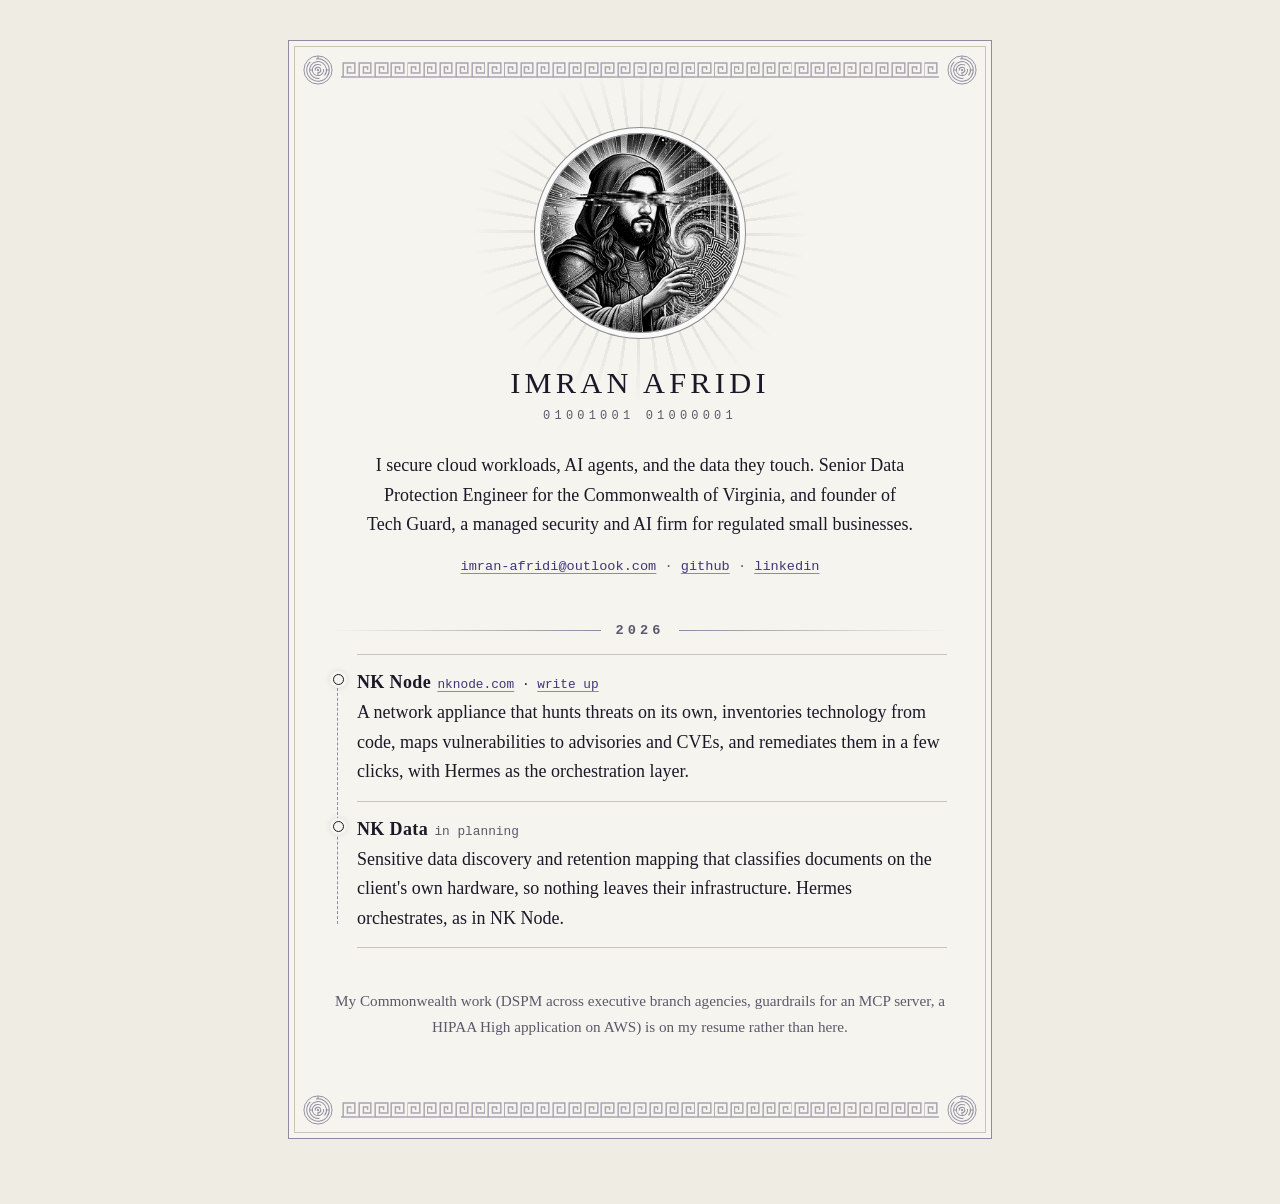
==== index.html @ 2e94d9b8 "Portfolio site" ====
<!doctype html>
<html lang="en">
<head>
<meta charset="utf-8">
<meta name="viewport" content="width=device-width, initial-scale=1">
<title>Imran Afridi</title>
<meta name="description" content="Imran Afridi secures cloud workloads, AI agents, and the data they touch. Projects and write ups.">
<link rel="icon" type="image/png" href="assets/favicon.png">
<link rel="apple-touch-icon" href="assets/apple-touch-icon.png">
<link rel="stylesheet" href="style.css">
</head>
<body>
<div class="frame">
<div class="band" aria-hidden="true"><i></i><b></b><i></i></div>
<main>
<header class="hero">
<div class="portrait"><img src="assets/portrait.jpg" width="560" height="560" alt="Engraved style illustration of a hooded figure, eyes hidden behind a glitch, holding a maze of light"></div>
<h1>Imran Afridi</h1>
<p class="binary" aria-hidden="true">01001001 01000001</p>
</header>
<p class="intro">I secure cloud workloads, AI agents, and the data they touch. Senior Data Protection Engineer for the Commonwealth of Virginia, and founder of Tech Guard, a managed security and AI firm for regulated small businesses.</p>
<p class="contact"><a href="mailto:imran-afridi@outlook.com">imran-afridi@outlook.com</a> · <a href="https://github.com/TechGuardCoders">github</a> · <a href="https://linkedin.com/in/imran-afridi">linkedin</a></p>

<h2>2026</h2>
<ul class="work">
<li>
<span class="name">NK Node</span><span class="links"><a href="https://nknode.com">nknode.com</a> · <a href="writing/nk-node.html">write up</a></span><br>
A network appliance that hunts threats on its own, inventories technology from code, maps vulnerabilities to advisories and CVEs, and remediates them in a few clicks, with Hermes as the orchestration layer.
</li>
<li>
<span class="name">NK Data</span><span class="links muted">in planning</span><br>
Sensitive data discovery and retention mapping that classifies documents on the client's own hardware, so nothing leaves their infrastructure. Hermes orchestrates, as in NK Node.
</li>
</ul>

<p class="note muted">My Commonwealth work (DSPM across executive branch agencies, guardrails for an MCP server, a HIPAA High application on AWS) is on my resume rather than here.</p>
</main>
<div class="band" aria-hidden="true"><i></i><b></b><i></i></div>
</div>
</body>
</html>
---- style.css ----
/* Engraved monochrome: ink, bone and silver, after the portrait. Dark is the primary look. */
:root {
  --bg:#efece4; --panel:#f6f4ee; --fg:#1b1828; --muted:#5c586c; --rule:#c9c4b6; --rule-strong:#8f8a9e;
  --link:#3d3678; --ray:rgba(27,24,40,.10); --dot:rgba(27,24,40,.09); --star:rgba(27,24,40,.10);
  --serif: "Iowan Old Style", "Palatino Linotype", "Book Antiqua", Palatino, Georgia, serif;
  --mono: ui-monospace, SFMono-Regular, Menlo, Consolas, monospace;
  --meander: url("data:image/svg+xml,%3Csvg xmlns='http://www.w3.org/2000/svg' width='16' height='16' viewBox='0 0 16 16'%3E%3Cpath d='M0 15H16M2 15V1H14V11H6V5H10V8' fill='none' stroke='black' stroke-width='1.4'/%3E%3C/svg%3E");
  --medallion: url("data:image/svg+xml,%3Csvg xmlns='http://www.w3.org/2000/svg' viewBox='0 0 32 32'%3E%3Cg fill='none' stroke='black' stroke-width='1'%3E%3Ccircle cx='16' cy='16' r='15'/%3E%3Ccircle cx='16' cy='16' r='12' stroke-dasharray='68 7.4' transform='rotate(-100 16 16)'/%3E%3Ccircle cx='16' cy='16' r='9' stroke-dasharray='50 6.5' transform='rotate(80 16 16)'/%3E%3Ccircle cx='16' cy='16' r='6' stroke-dasharray='32 5.7' transform='rotate(-10 16 16)'/%3E%3Ccircle cx='16' cy='16' r='3' stroke-dasharray='15 3.8' transform='rotate(170 16 16)'/%3E%3Cpath d='M16 1V4M25 16H28M7 16H10M16 19V22'/%3E%3C/g%3E%3Ccircle cx='16' cy='16' r='1.2'/%3E%3C/svg%3E");
  --constellation: url("data:image/svg+xml,%3Csvg xmlns='http://www.w3.org/2000/svg' width='260' height='260' viewBox='0 0 260 260'%3E%3Cg stroke='black' stroke-width='.6' fill='none'%3E%3Cpath d='M20 30L84 62L146 22L206 94L134 136L64 152L84 62M134 136L214 204L172 182L134 136M64 152L30 226L120 240L172 182'/%3E%3C/g%3E%3Cg%3E%3Ccircle cx='20' cy='30' r='2'/%3E%3Ccircle cx='84' cy='62' r='2.4'/%3E%3Ccircle cx='146' cy='22' r='1.6'/%3E%3Ccircle cx='206' cy='94' r='2'/%3E%3Ccircle cx='134' cy='136' r='2.6'/%3E%3Ccircle cx='64' cy='152' r='1.8'/%3E%3Ccircle cx='214' cy='204' r='2'/%3E%3Ccircle cx='172' cy='182' r='1.6'/%3E%3Ccircle cx='30' cy='226' r='2'/%3E%3Ccircle cx='120' cy='240' r='1.6'/%3E%3C/g%3E%3C/svg%3E");
}
@media (prefers-color-scheme: dark) {
  :root { --bg:#0b0a11; --panel:#110f19; --fg:#e7e3d8; --muted:#a29fb3; --rule:#2e2b40; --rule-strong:#6f6a88;
    --link:#cdc7f2; --ray:rgba(231,227,216,.11); --dot:rgba(231,227,216,.06); --star:rgba(231,227,216,.09); }
}

* { box-sizing: border-box; }
html { background:var(--bg); }
body { margin:0; padding:2.5rem 1rem 4rem; background:var(--bg); color:var(--fg);
  font:18px/1.65 var(--serif); position:relative; min-height:100vh; }

/* Halftone dots and a faint constellation behind everything */
body::before, body::after { content:""; position:fixed; inset:0; pointer-events:none; z-index:-1; }
body::before { background:radial-gradient(var(--dot) 1px, transparent 1.3px) 0 0 / 5px 5px; }
body::after { background:var(--star);
  -webkit-mask:var(--constellation) 0 0 / 260px 260px; mask:var(--constellation) 0 0 / 260px 260px; }

/* The engraved frame */
.frame { max-width:44rem; margin:0 auto; background:var(--panel); border:1px solid var(--rule-strong);
  box-shadow: inset 0 0 0 5px var(--panel), inset 0 0 0 6px var(--rule); position:relative; }
.band { display:flex; align-items:center; gap:.5rem; padding:.85rem .85rem 0; }
.band:last-child { padding:0 .85rem .85rem; }
.band i { flex:none; width:30px; height:30px; background:var(--rule-strong);
  -webkit-mask:var(--medallion) center / contain no-repeat; mask:var(--medallion) center / contain no-repeat; }
.band b { flex:1; height:16px; background:var(--rule-strong); opacity:.75;
  -webkit-mask:var(--meander) 0 0 / 16px 16px round; mask:var(--meander) 0 0 / 16px 16px round; }
main, article { padding:2rem 2.75rem 2.5rem; }

a { color:var(--link); text-decoration-color:var(--rule-strong); text-decoration-thickness:1px; text-underline-offset:3px; }
a:hover { text-decoration-color:currentColor; }
p { margin:0 0 1rem; }
.muted { color:var(--muted); }

h1 { font-weight:400; font-size:1.9rem; line-height:1.2; letter-spacing:.14em; text-transform:uppercase; margin:0 0 .5rem; }
h2 { display:flex; align-items:center; gap:.9rem; font:600 .85rem var(--mono); letter-spacing:.3em; color:var(--muted);
  margin:2.75rem 0 1rem; }
h2::before, h2::after { content:""; flex:1; height:1px; background:linear-gradient(90deg, transparent, var(--rule-strong)); }
h2::after { background:linear-gradient(90deg, var(--rule-strong), transparent); }
h3 { font-size:.8rem; font-family:var(--mono); font-weight:600; letter-spacing:.22em; text-transform:uppercase;
  color:var(--muted); margin:2.25rem 0 .6rem; display:flex; align-items:center; gap:.6rem; }
h3::before { content:""; width:7px; height:7px; border:1px solid var(--rule-strong); transform:rotate(45deg); flex:none; }

/* Index header: the portrait as a medallion with rays behind it */
.hero { text-align:center; margin-bottom:1.75rem; }
.portrait { position:relative; isolation:isolate; width:200px; height:200px; margin:1rem auto 2rem; }
.portrait::before { content:""; position:absolute; inset:-70px; z-index:-1; border-radius:50%;
  background:repeating-conic-gradient(var(--ray) 0 1.4deg, transparent 1.4deg 7.5deg);
  -webkit-mask:radial-gradient(circle, #000 35%, transparent 70%); mask:radial-gradient(circle, #000 35%, transparent 70%); }
.portrait img { display:block; width:100%; height:100%; object-fit:cover; border-radius:50%; filter:grayscale(1) contrast(1.05);
  border:1px solid var(--rule-strong); box-shadow:0 0 0 5px var(--panel), 0 0 0 6px var(--rule-strong); }
.binary { font:.75rem var(--mono); letter-spacing:.35em; color:var(--muted); margin:0; }
.intro { text-align:center; text-wrap:balance; }
.contact { font-family:var(--mono); font-size:.85rem; text-align:center; color:var(--muted); }

/* Projects as a constellation: one node per row on a single line */
ul.work { list-style:none; padding:0 0 0 1.5rem; margin:0; position:relative; }
ul.work::before { content:""; position:absolute; left:4px; top:1.5rem; bottom:1.5rem; border-left:1px dashed var(--rule-strong); }
ul.work li { position:relative; padding:.85rem 0; border-top:1px solid var(--rule); }
ul.work li:last-child { border-bottom:1px solid var(--rule); }
ul.work li::before { content:""; position:absolute; left:calc(-1.5rem + 0px); top:1.2rem; width:9px; height:9px; border-radius:50%;
  background:var(--panel); border:1px solid var(--fg); box-shadow:0 0 0 3px var(--panel), 0 0 6px 3px var(--ray); }
ul.work .name { font-weight:600; letter-spacing:.02em; }
ul.work .links { font-family:var(--mono); font-size:.8rem; margin-left:.4rem; white-space:nowrap; }
.note { margin-top:2.5rem; font-size:.95rem; text-align:center; }

/* Write ups */
.back { font-family:var(--mono); font-size:.8rem; letter-spacing:.08em; display:inline-block; margin-bottom:1.75rem; }
article h1 { font-size:1.6rem; }
article .meta { font-family:var(--mono); font-size:.8rem; letter-spacing:.08em; color:var(--muted); margin-bottom:1.5rem; }
article ul { padding-left:1.2rem; }
article li { margin-bottom:.5rem; }
article li::marker { color:var(--rule-strong); }

@media (max-width: 560px) {
  body { padding:1rem .6rem 2.5rem; font-size:17px; }
  main, article { padding:1.5rem 1.25rem 2rem; }
  h1 { font-size:1.45rem; letter-spacing:.1em; }
  .portrait { width:168px; height:168px; }
  .band i { width:24px; height:24px; }
}
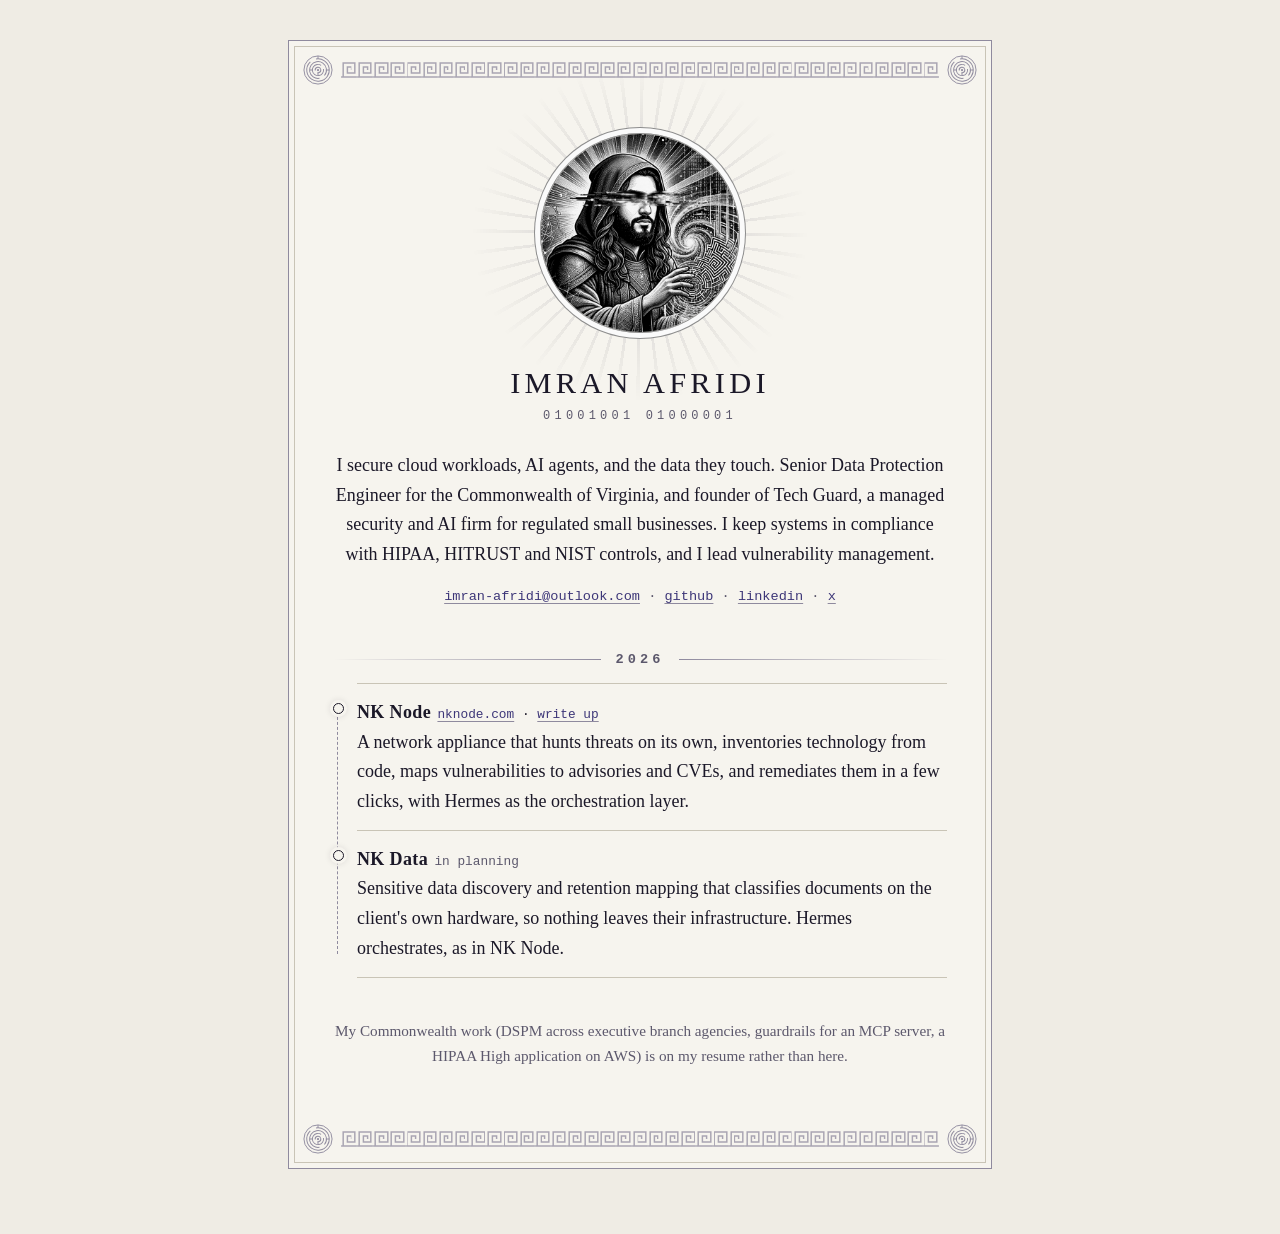
==== commit fc348da4: "Add X link; compliance and vulnerability management in the intro" ====
--- a/index.html
+++ b/index.html
@@ -18,8 +18,8 @@
 <h1>Imran Afridi</h1>
 <p class="binary" aria-hidden="true">01001001 01000001</p>
 </header>
-<p class="intro">I secure cloud workloads, AI agents, and the data they touch. Senior Data Protection Engineer for the Commonwealth of Virginia, and founder of Tech Guard, a managed security and AI firm for regulated small businesses.</p>
-<p class="contact"><a href="mailto:imran-afridi@outlook.com">imran-afridi@outlook.com</a> · <a href="https://github.com/TechGuardCoders">github</a> · <a href="https://linkedin.com/in/imran-afridi">linkedin</a></p>
+<p class="intro">I secure cloud workloads, AI agents, and the data they touch. Senior Data Protection Engineer for the Commonwealth of Virginia, and founder of Tech Guard, a managed security and AI firm for regulated small businesses. I keep systems in compliance with HIPAA, HITRUST and NIST controls, and I lead vulnerability management.</p>
+<p class="contact"><a href="mailto:imran-afridi@outlook.com">imran-afridi@outlook.com</a> · <a href="https://github.com/TechGuardCoders">github</a> · <a href="https://linkedin.com/in/imran-afridi">linkedin</a> · <a href="https://x.com/techguardai">x</a></p>
 
 <h2>2026</h2>
 <ul class="work">
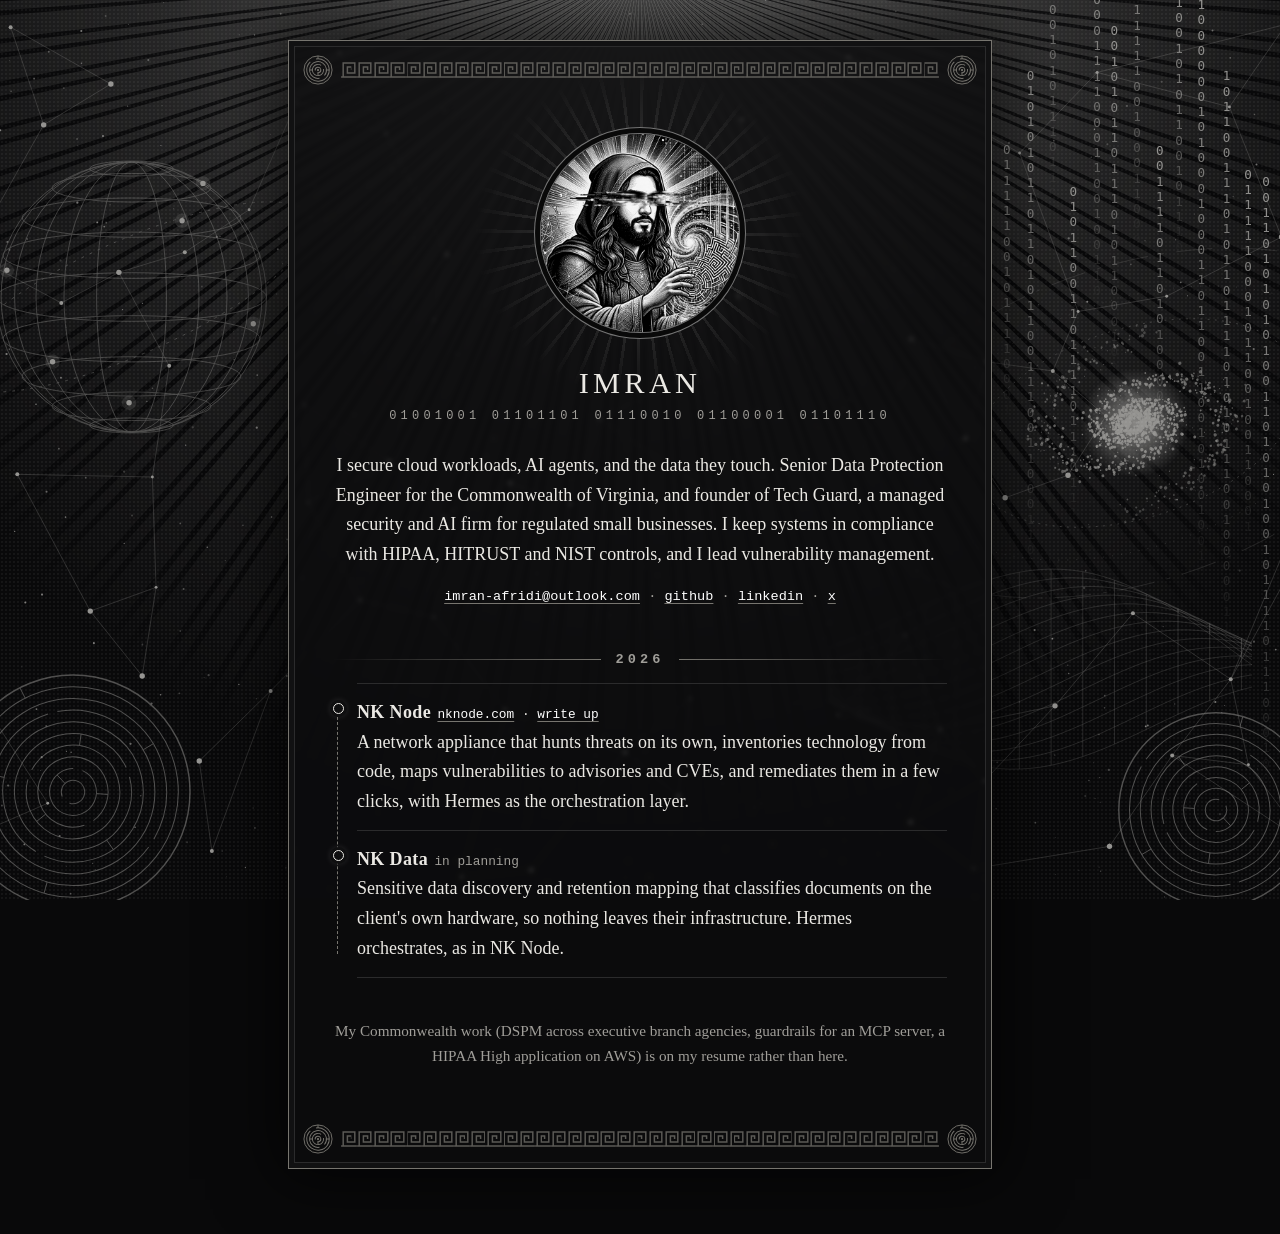
==== commit 94019142: "Name: just Imran" ====
--- a/index.html
+++ b/index.html
@@ -3,8 +3,8 @@
 <head>
 <meta charset="utf-8">
 <meta name="viewport" content="width=device-width, initial-scale=1">
-<title>Imran Afridi</title>
-<meta name="description" content="Imran Afridi secures cloud workloads, AI agents, and the data they touch. Projects and write ups.">
+<title>Imran</title>
+<meta name="description" content="Imran secures cloud workloads, AI agents, and the data they touch. Projects and write ups.">
 <link rel="icon" type="image/png" href="assets/favicon.png">
 <link rel="apple-touch-icon" href="assets/apple-touch-icon.png">
 <link rel="stylesheet" href="style.css">
@@ -15,8 +15,8 @@
 <main>
 <header class="hero">
 <div class="portrait"><img src="assets/portrait.jpg" width="560" height="560" alt="Engraved style illustration of a hooded figure, eyes hidden behind a glitch, holding a maze of light"></div>
-<h1>Imran Afridi</h1>
-<p class="binary" aria-hidden="true">01001001 01000001</p>
+<h1>Imran</h1>
+<p class="binary" aria-hidden="true">01001001 01101101 01110010 01100001 01101110</p>
 </header>
 <p class="intro">I secure cloud workloads, AI agents, and the data they touch. Senior Data Protection Engineer for the Commonwealth of Virginia, and founder of Tech Guard, a managed security and AI firm for regulated small businesses. I keep systems in compliance with HIPAA, HITRUST and NIST controls, and I lead vulnerability management.</p>
 <p class="contact"><a href="mailto:imran-afridi@outlook.com">imran-afridi@outlook.com</a> · <a href="https://github.com/TechGuardCoders">github</a> · <a href="https://linkedin.com/in/imran-afridi">linkedin</a> · <a href="https://x.com/techguardai">x</a></p>
--- a/style.css
+++ b/style.css
@@ -1,32 +1,28 @@
-/* Engraved monochrome: ink, bone and silver, after the portrait. Dark is the primary look. */
+/* Ink monochrome, after the portrait. Dark only. */
 :root {
-  --bg:#efece4; --panel:#f6f4ee; --fg:#1b1828; --muted:#5c586c; --rule:#c9c4b6; --rule-strong:#8f8a9e;
-  --link:#3d3678; --ray:rgba(27,24,40,.10); --dot:rgba(27,24,40,.09); --star:rgba(27,24,40,.10);
+  color-scheme: dark;
+  --bg:#09090a; --panel:#0f0f10; --glass:rgba(13,13,14,.84); --fg:#ebe9e4; --muted:#a09e99; --rule:#2b2b2c; --rule-strong:#77756f;
+  --link:#ffffff; --ray:rgba(235,233,228,.12); --dot:rgba(235,233,228,.055); --art:rgba(235,233,228,.62);
   --serif: "Iowan Old Style", "Palatino Linotype", "Book Antiqua", Palatino, Georgia, serif;
   --mono: ui-monospace, SFMono-Regular, Menlo, Consolas, monospace;
   --meander: url("data:image/svg+xml,%3Csvg xmlns='http://www.w3.org/2000/svg' width='16' height='16' viewBox='0 0 16 16'%3E%3Cpath d='M0 15H16M2 15V1H14V11H6V5H10V8' fill='none' stroke='black' stroke-width='1.4'/%3E%3C/svg%3E");
   --medallion: url("data:image/svg+xml,%3Csvg xmlns='http://www.w3.org/2000/svg' viewBox='0 0 32 32'%3E%3Cg fill='none' stroke='black' stroke-width='1'%3E%3Ccircle cx='16' cy='16' r='15'/%3E%3Ccircle cx='16' cy='16' r='12' stroke-dasharray='68 7.4' transform='rotate(-100 16 16)'/%3E%3Ccircle cx='16' cy='16' r='9' stroke-dasharray='50 6.5' transform='rotate(80 16 16)'/%3E%3Ccircle cx='16' cy='16' r='6' stroke-dasharray='32 5.7' transform='rotate(-10 16 16)'/%3E%3Ccircle cx='16' cy='16' r='3' stroke-dasharray='15 3.8' transform='rotate(170 16 16)'/%3E%3Cpath d='M16 1V4M25 16H28M7 16H10M16 19V22'/%3E%3C/g%3E%3Ccircle cx='16' cy='16' r='1.2'/%3E%3C/svg%3E");
-  --constellation: url("data:image/svg+xml,%3Csvg xmlns='http://www.w3.org/2000/svg' width='260' height='260' viewBox='0 0 260 260'%3E%3Cg stroke='black' stroke-width='.6' fill='none'%3E%3Cpath d='M20 30L84 62L146 22L206 94L134 136L64 152L84 62M134 136L214 204L172 182L134 136M64 152L30 226L120 240L172 182'/%3E%3C/g%3E%3Cg%3E%3Ccircle cx='20' cy='30' r='2'/%3E%3Ccircle cx='84' cy='62' r='2.4'/%3E%3Ccircle cx='146' cy='22' r='1.6'/%3E%3Ccircle cx='206' cy='94' r='2'/%3E%3Ccircle cx='134' cy='136' r='2.6'/%3E%3Ccircle cx='64' cy='152' r='1.8'/%3E%3Ccircle cx='214' cy='204' r='2'/%3E%3Ccircle cx='172' cy='182' r='1.6'/%3E%3Ccircle cx='30' cy='226' r='2'/%3E%3Ccircle cx='120' cy='240' r='1.6'/%3E%3C/g%3E%3C/svg%3E");
-}
-@media (prefers-color-scheme: dark) {
-  :root { --bg:#0b0a11; --panel:#110f19; --fg:#e7e3d8; --muted:#a29fb3; --rule:#2e2b40; --rule-strong:#6f6a88;
-    --link:#cdc7f2; --ray:rgba(231,227,216,.11); --dot:rgba(231,227,216,.06); --star:rgba(231,227,216,.09); }
 }
 
 * { box-sizing: border-box; }
-html { background:var(--bg); }
-body { margin:0; padding:2.5rem 1rem 4rem; background:var(--bg); color:var(--fg);
-  font:18px/1.65 var(--serif); position:relative; min-height:100vh; }
+html { background:radial-gradient(ellipse 70% 55% at 50% 0%, #1c1c1d, var(--bg) 70%) fixed var(--bg); }
+body { margin:0; padding:2.5rem 1rem 4rem; color:var(--fg); font:18px/1.65 var(--serif); position:relative; min-height:100vh; }
 
-/* Halftone dots and a faint constellation behind everything */
+/* The engraving behind the page: rays, galaxy, binary rain, globe, labyrinths, mesh, constellations; halftone over it */
 body::before, body::after { content:""; position:fixed; inset:0; pointer-events:none; z-index:-1; }
-body::before { background:radial-gradient(var(--dot) 1px, transparent 1.3px) 0 0 / 5px 5px; }
-body::after { background:var(--star);
-  -webkit-mask:var(--constellation) 0 0 / 260px 260px; mask:var(--constellation) 0 0 / 260px 260px; }
+body::after { background:var(--art);
+  -webkit-mask:url("assets/backdrop.svg") center top / cover no-repeat; mask:url("assets/backdrop.svg") center top / cover no-repeat; }
+body::before { z-index:0; background:radial-gradient(var(--dot) 1px, transparent 1.3px) 0 0 / 4px 4px; }
 
-/* The engraved frame */
-.frame { max-width:44rem; margin:0 auto; background:var(--panel); border:1px solid var(--rule-strong);
-  box-shadow: inset 0 0 0 5px var(--panel), inset 0 0 0 6px var(--rule); position:relative; }
+/* The engraved frame, translucent so the engraving shows through */
+.frame { max-width:44rem; margin:0 auto; background:var(--glass); border:1px solid var(--rule-strong); position:relative; z-index:1;
+  -webkit-backdrop-filter:blur(2px); backdrop-filter:blur(2px);
+  box-shadow: inset 0 0 0 5px var(--glass), inset 0 0 0 6px var(--rule), 0 0 60px 10px rgba(0,0,0,.65); }
 .band { display:flex; align-items:center; gap:.5rem; padding:.85rem .85rem 0; }
 .band:last-child { padding:0 .85rem .85rem; }
 .band i { flex:none; width:30px; height:30px; background:var(--rule-strong);
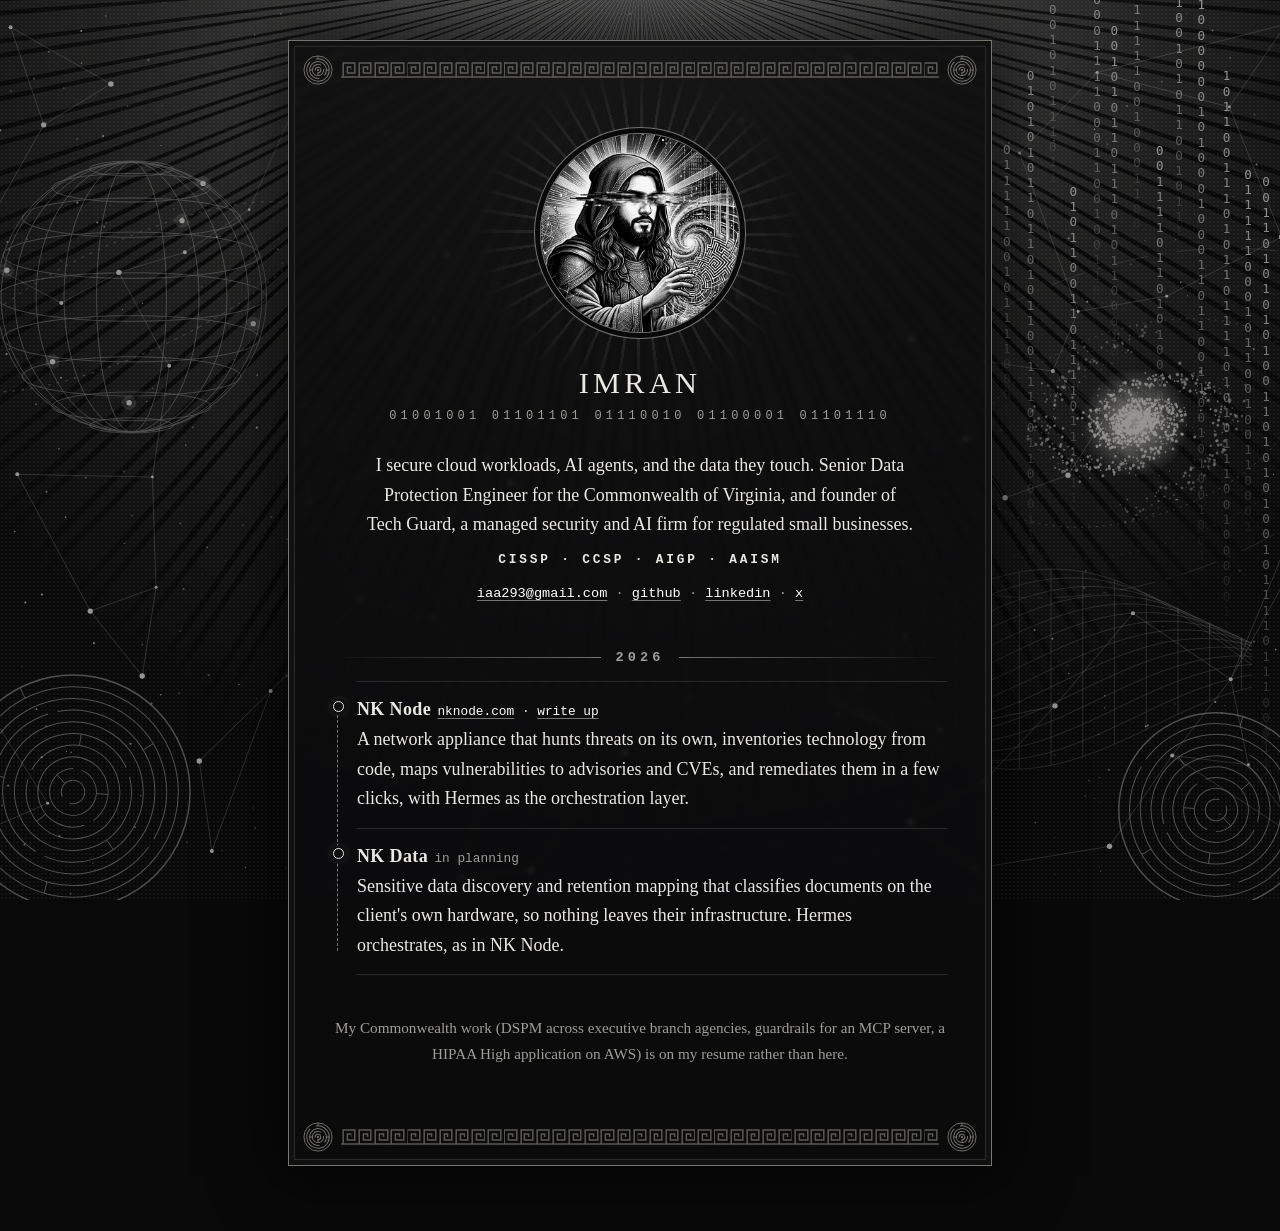
==== commit 6a42afcf: "Intro, certifications, contact email" ====
--- a/index.html
+++ b/index.html
@@ -18,8 +18,9 @@
 <h1>Imran</h1>
 <p class="binary" aria-hidden="true">01001001 01101101 01110010 01100001 01101110</p>
 </header>
-<p class="intro">I secure cloud workloads, AI agents, and the data they touch. Senior Data Protection Engineer for the Commonwealth of Virginia, and founder of Tech Guard, a managed security and AI firm for regulated small businesses. I keep systems in compliance with HIPAA, HITRUST and NIST controls, and I lead vulnerability management.</p>
-<p class="contact"><a href="mailto:imran-afridi@outlook.com">imran-afridi@outlook.com</a> · <a href="https://github.com/TechGuardCoders">github</a> · <a href="https://linkedin.com/in/imran-afridi">linkedin</a> · <a href="https://x.com/techguardai">x</a></p>
+<p class="intro">I secure cloud workloads, AI agents, and the data they touch. Senior Data Protection Engineer for the Commonwealth of Virginia, and founder of Tech Guard, a managed security and AI firm for regulated small businesses.</p>
+<p class="certs">CISSP · CCSP · AIGP · AAISM</p>
+<p class="contact"><a href="mailto:iaa293@gmail.com">iaa293@gmail.com</a> · <a href="https://github.com/TechGuardCoders">github</a> · <a href="https://linkedin.com/in/imran-afridi">linkedin</a> · <a href="https://x.com/techguardai">x</a></p>
 
 <h2>2026</h2>
 <ul class="work">
--- a/style.css
+++ b/style.css
@@ -55,6 +55,7 @@
   border:1px solid var(--rule-strong); box-shadow:0 0 0 5px var(--panel), 0 0 0 6px var(--rule-strong); }
 .binary { font:.75rem var(--mono); letter-spacing:.35em; color:var(--muted); margin:0; }
 .intro { text-align:center; text-wrap:balance; }
+.certs { font:600 .8rem var(--mono); letter-spacing:.22em; text-align:center; margin:-.25rem 0 1rem; }
 .contact { font-family:var(--mono); font-size:.85rem; text-align:center; color:var(--muted); }
 
 /* Projects as a constellation: one node per row on a single line */
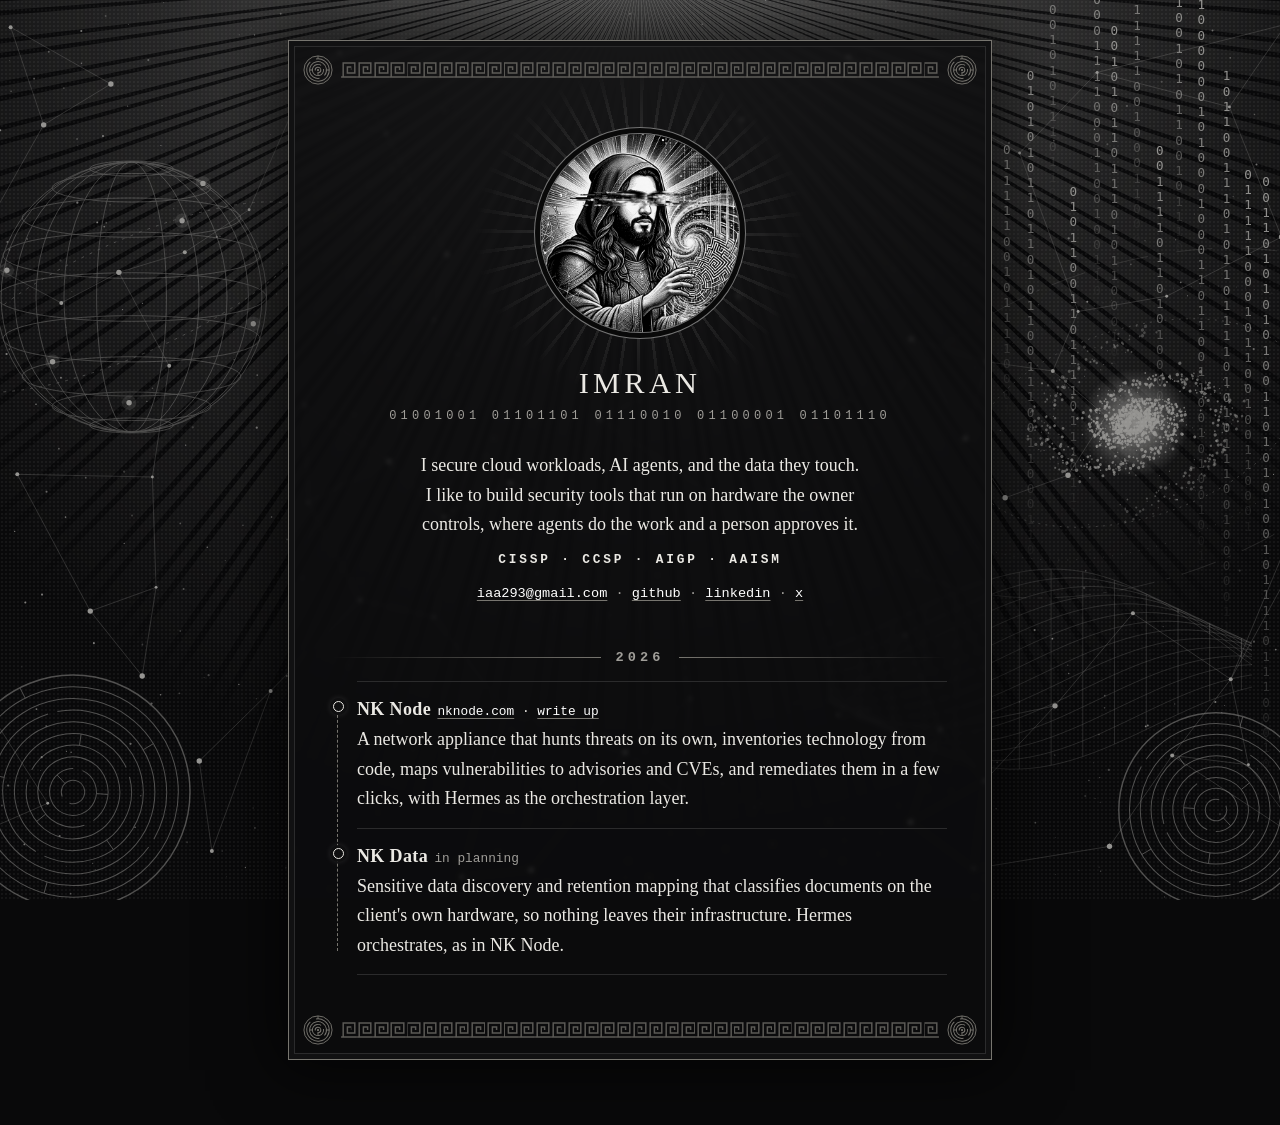
==== commit 43355e47: "Intro without role or company" ====
--- a/index.html
+++ b/index.html
@@ -18,7 +18,7 @@
 <h1>Imran</h1>
 <p class="binary" aria-hidden="true">01001001 01101101 01110010 01100001 01101110</p>
 </header>
-<p class="intro">I secure cloud workloads, AI agents, and the data they touch. Senior Data Protection Engineer for the Commonwealth of Virginia, and founder of Tech Guard, a managed security and AI firm for regulated small businesses.</p>
+<p class="intro">I secure cloud workloads, AI agents, and the data they touch. I like to build security tools that run on hardware the owner controls, where agents do the work and a person approves it.</p>
 <p class="certs">CISSP · CCSP · AIGP · AAISM</p>
 <p class="contact"><a href="mailto:iaa293@gmail.com">iaa293@gmail.com</a> · <a href="https://github.com/TechGuardCoders">github</a> · <a href="https://linkedin.com/in/imran-afridi">linkedin</a> · <a href="https://x.com/techguardai">x</a></p>
 
@@ -34,7 +34,6 @@
 </li>
 </ul>
 
-<p class="note muted">My Commonwealth work (DSPM across executive branch agencies, guardrails for an MCP server, a HIPAA High application on AWS) is on my resume rather than here.</p>
 </main>
 <div class="band" aria-hidden="true"><i></i><b></b><i></i></div>
 </div>
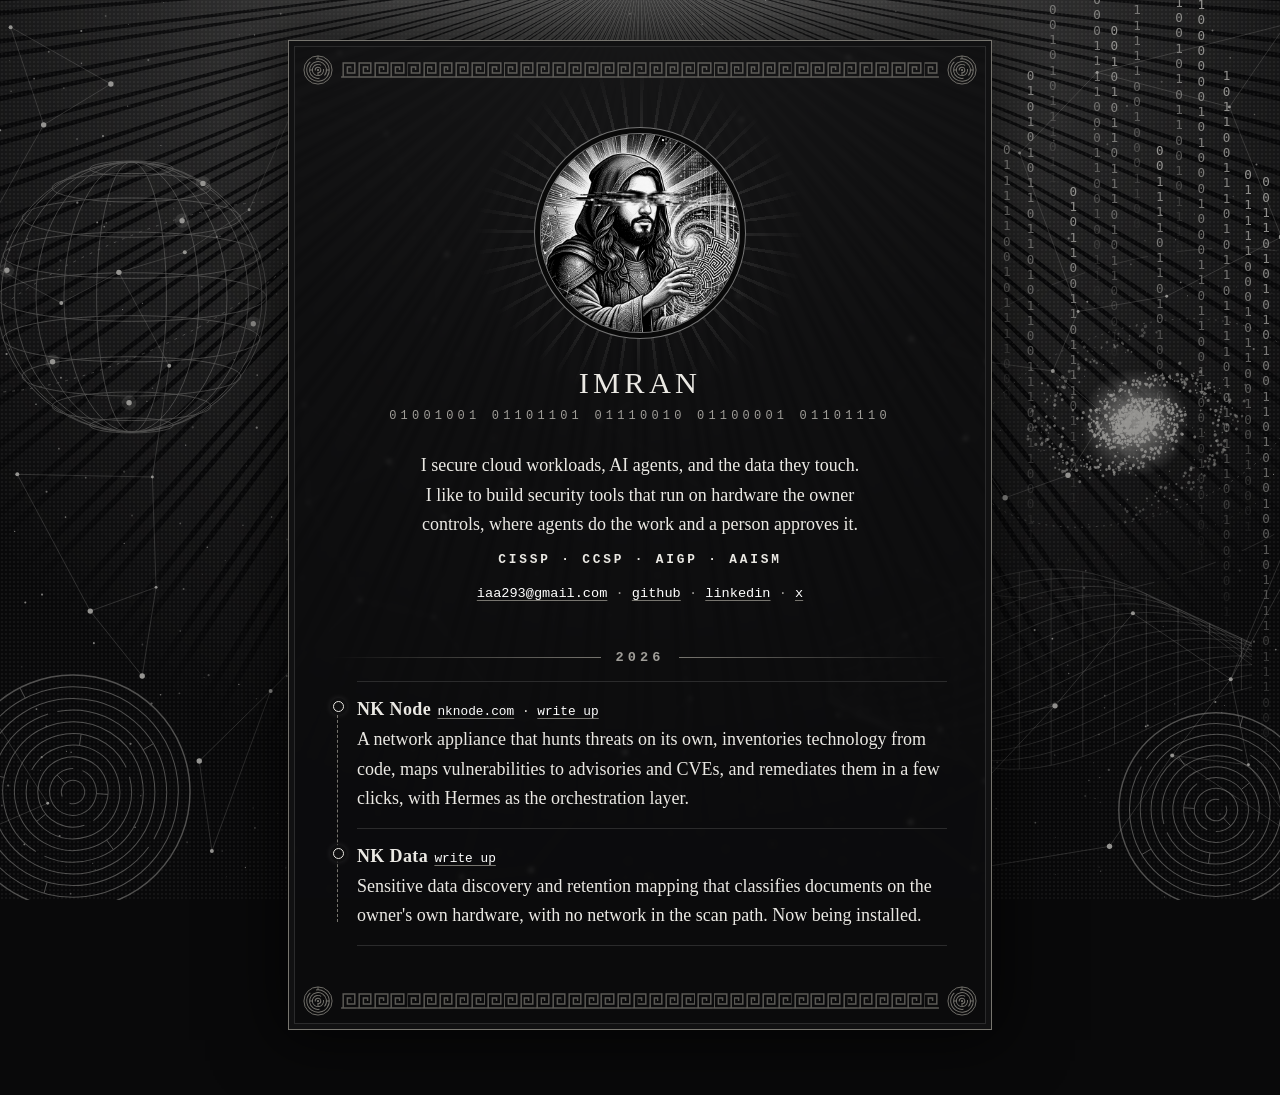
==== commit 0b423fa0: "NK Data write up" ====
--- a/index.html
+++ b/index.html
@@ -29,8 +29,8 @@
 A network appliance that hunts threats on its own, inventories technology from code, maps vulnerabilities to advisories and CVEs, and remediates them in a few clicks, with Hermes as the orchestration layer.
 </li>
 <li>
-<span class="name">NK Data</span><span class="links muted">in planning</span><br>
-Sensitive data discovery and retention mapping that classifies documents on the client's own hardware, so nothing leaves their infrastructure. Hermes orchestrates, as in NK Node.
+<span class="name">NK Data</span><span class="links"><a href="writing/nk-data.html">write up</a></span><br>
+Sensitive data discovery and retention mapping that classifies documents on the owner's own hardware, with no network in the scan path. Now being installed.
 </li>
 </ul>
 
